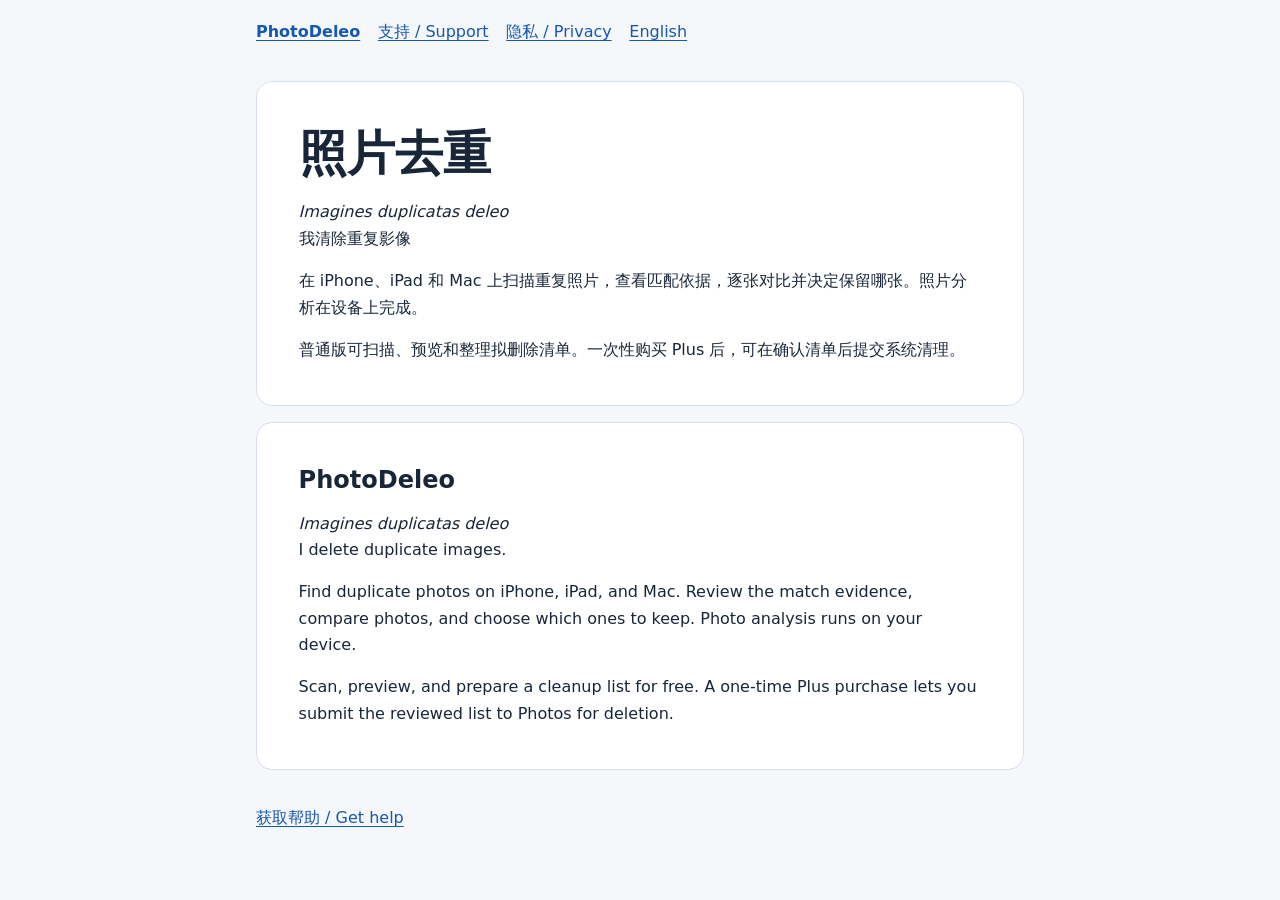
==== index.html @ 2f478cc0 "Publish PhotoDeleo support and privacy pages" ====
<!doctype html>
<html lang="zh-Hans">
<head>
<meta charset="utf-8">
<meta name="viewport" content="width=device-width, initial-scale=1">
<title>照片去重 · PhotoDeleo</title>
<meta name="description" content="照片去重 PhotoDeleo 在 Apple 设备上查找并复核重复照片。">
<link rel="stylesheet" href="style.css">
</head>
<body>
<header><nav aria-label="网站导航"><a href="index.html">PhotoDeleo</a><a href="support.html">支持 / Support</a><a href="privacy.html">隐私 / Privacy</a><a href="#english" lang="en">English</a></nav></header>
<main>
<section>
<h1>照片去重</h1>
<p><em lang="la">Imagines duplicatas deleo</em><br>我清除重复影像</p>
<p>在 iPhone、iPad 和 Mac 上扫描重复照片，查看匹配依据，逐张对比并决定保留哪张。照片分析在设备上完成。</p>
<p>普通版可扫描、预览和整理拟删除清单。一次性购买 Plus 后，可在确认清单后提交系统清理。</p>
</section>
<section id="english" lang="en">
<h2>PhotoDeleo</h2>
<p><em lang="la">Imagines duplicatas deleo</em><br>I delete duplicate images.</p>
<p>Find duplicate photos on iPhone, iPad, and Mac. Review the match evidence, compare photos, and choose which ones to keep. Photo analysis runs on your device.</p>
<p>Scan, preview, and prepare a cleanup list for free. A one-time Plus purchase lets you submit the reviewed list to Photos for deletion.</p>
</section>
</main>
<footer><a href="support.html">获取帮助 / Get help</a></footer>
</body>
</html>
---- style.css ----
:root {
  color-scheme: light dark;
  --background: #f5f7fa;
  --surface: #fff;
  --text: #192639;
  --muted: #475569;
  --link: #1458b0;
  --line: #d6e0eb;
}
@media (prefers-color-scheme: dark) {
  :root { --background: #111924; --surface: #192433; --text: #f1f5fc; --muted: #b8c7da; --link: #9cc6ff; --line: #435369; }
}
* { box-sizing: border-box; }
body { margin: 0; background: var(--background); color: var(--text); font: 1rem/1.65 system-ui, -apple-system, sans-serif; }
header, main, footer { width: min(calc(100% - 2rem), 48rem); margin-inline: auto; }
header, footer { padding: 1.2rem 0; }
nav { display: flex; flex-wrap: wrap; align-items: center; gap: .45rem 1.1rem; }
nav a:first-child { font-weight: 700; }
a { color: var(--link); text-underline-offset: .18em; }
a:focus-visible { outline: 2px solid var(--link); outline-offset: 4px; }
section { margin-block: 1rem; padding: clamp(1rem, 5vw, 2.6rem); border: 1px solid var(--line); border-radius: 1rem; background: var(--surface); overflow-wrap: anywhere; }
h1, h2, h3 { line-height: 1.25; }
h1 { font-size: clamp(2rem, 6vw, 3rem); margin: 0 0 .55rem; }
h2 { font-size: 1.5rem; margin: 0 0 .65rem; }
h3 { font-size: 1.1rem; margin-bottom: .15rem; }
h3 + p { margin-top: .35rem; }
p:last-child { margin-bottom: 0; }
footer { color: var(--muted); }
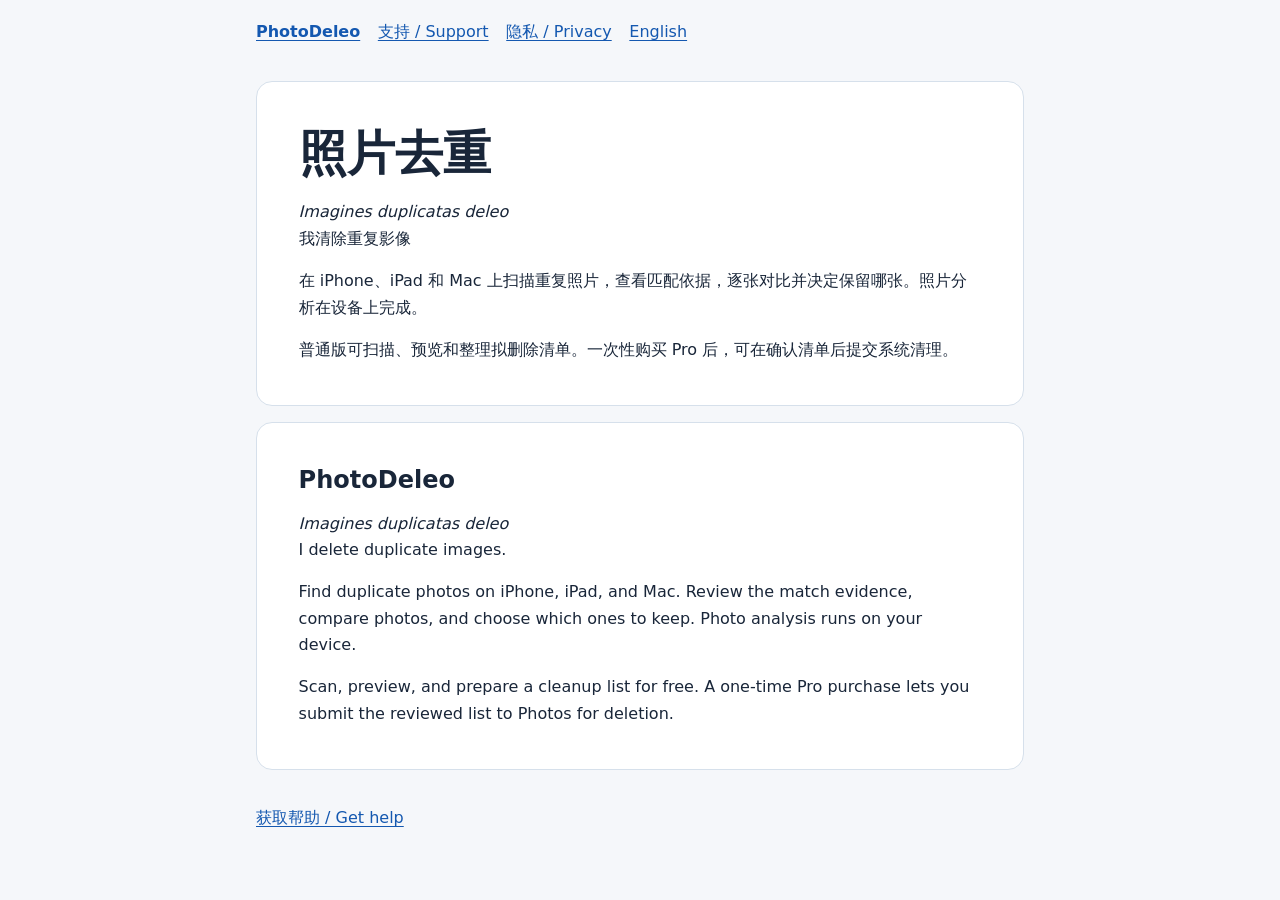
==== commit 41422eb1: "Match the in-app Pro product name" ====
--- a/index.html
+++ b/index.html
@@ -14,13 +14,13 @@
 <h1>照片去重</h1>
 <p><em lang="la">Imagines duplicatas deleo</em><br>我清除重复影像</p>
 <p>在 iPhone、iPad 和 Mac 上扫描重复照片，查看匹配依据，逐张对比并决定保留哪张。照片分析在设备上完成。</p>
-<p>普通版可扫描、预览和整理拟删除清单。一次性购买 Plus 后，可在确认清单后提交系统清理。</p>
+<p>普通版可扫描、预览和整理拟删除清单。一次性购买 Pro 后，可在确认清单后提交系统清理。</p>
 </section>
 <section id="english" lang="en">
 <h2>PhotoDeleo</h2>
 <p><em lang="la">Imagines duplicatas deleo</em><br>I delete duplicate images.</p>
 <p>Find duplicate photos on iPhone, iPad, and Mac. Review the match evidence, compare photos, and choose which ones to keep. Photo analysis runs on your device.</p>
-<p>Scan, preview, and prepare a cleanup list for free. A one-time Plus purchase lets you submit the reviewed list to Photos for deletion.</p>
+<p>Scan, preview, and prepare a cleanup list for free. A one-time Pro purchase lets you submit the reviewed list to Photos for deletion.</p>
 </section>
 </main>
 <footer><a href="support.html">获取帮助 / Get help</a></footer>
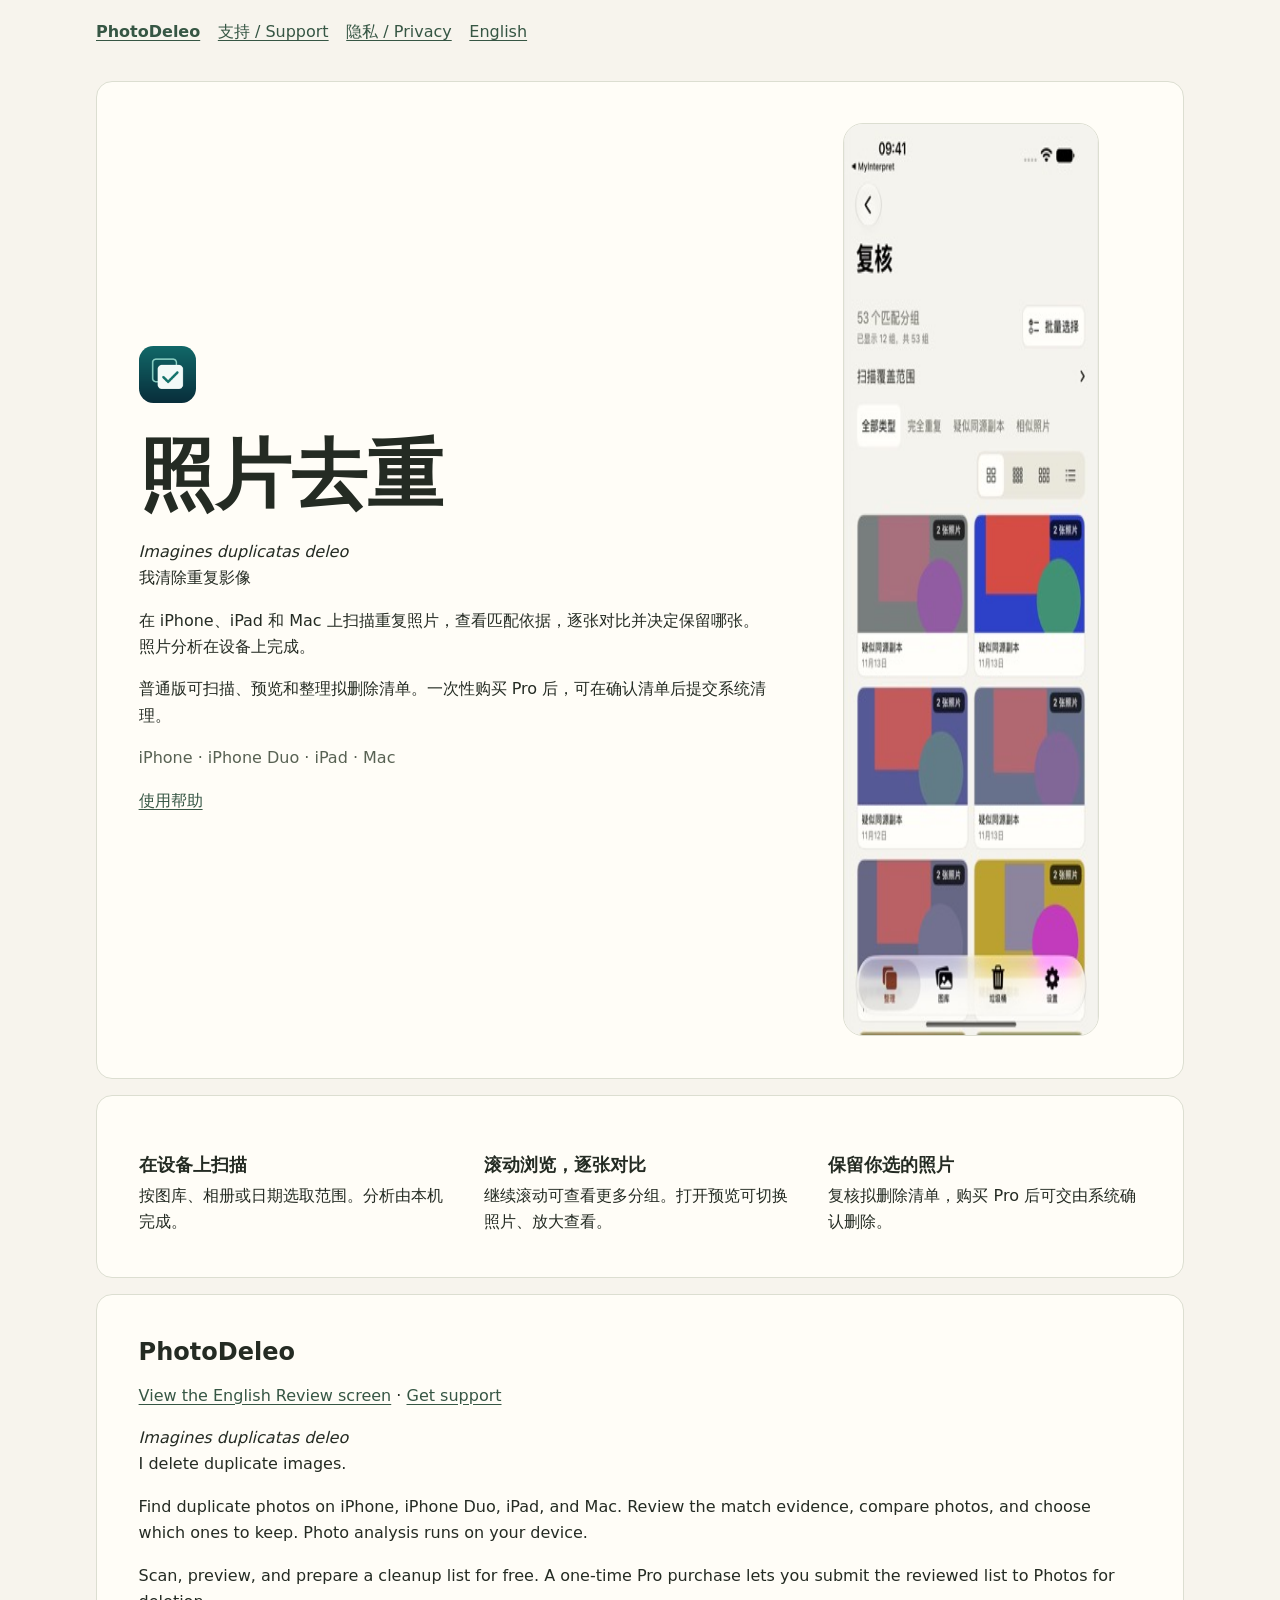
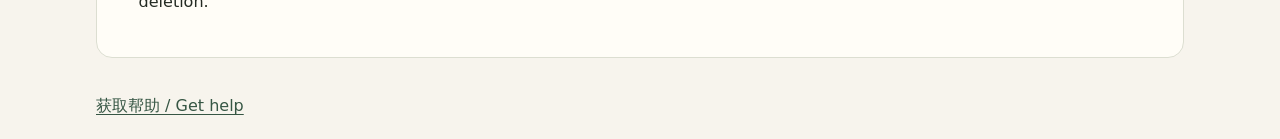
==== commit ca74ef26: "Update PhotoDeleo release site and support" ====
--- a/index.html
+++ b/index.html
@@ -7,19 +7,31 @@
 <meta name="description" content="照片去重 PhotoDeleo 在 Apple 设备上查找并复核重复照片。">
 <link rel="stylesheet" href="style.css">
 </head>
-<body>
+<body class="product">
 <header><nav aria-label="网站导航"><a href="index.html">PhotoDeleo</a><a href="support.html">支持 / Support</a><a href="privacy.html">隐私 / Privacy</a><a href="#english" lang="en">English</a></nav></header>
 <main>
-<section>
+<section class="hero">
+<div>
+<img class="hero-icon" src="media/app-icon.png" width="58" height="58" alt="">
 <h1>照片去重</h1>
 <p><em lang="la">Imagines duplicatas deleo</em><br>我清除重复影像</p>
 <p>在 iPhone、iPad 和 Mac 上扫描重复照片，查看匹配依据，逐张对比并决定保留哪张。照片分析在设备上完成。</p>
 <p>普通版可扫描、预览和整理拟删除清单。一次性购买 Pro 后，可在确认清单后提交系统清理。</p>
+<p class="platforms">iPhone · iPhone Duo · iPad · Mac</p>
+<p><a href="support.html">使用帮助</a></p>
+</div>
+<img class="hero-shot" src="media/review-zh-Hans.jpg" width="420" height="913" alt="照片去重的复核页面，显示多组匹配照片">
+</section>
+<section aria-label="主要功能" class="features">
+<div><h3>在设备上扫描</h3><p>按图库、相册或日期选取范围。分析由本机完成。</p></div>
+<div><h3>滚动浏览，逐张对比</h3><p>继续滚动可查看更多分组。打开预览可切换照片、放大查看。</p></div>
+<div><h3>保留你选的照片</h3><p>复核拟删除清单，购买 Pro 后可交由系统确认删除。</p></div>
 </section>
 <section id="english" lang="en">
 <h2>PhotoDeleo</h2>
+<p><a href="media/review-en-US.jpg">View the English Review screen</a> · <a href="support.html#english">Get support</a></p>
 <p><em lang="la">Imagines duplicatas deleo</em><br>I delete duplicate images.</p>
-<p>Find duplicate photos on iPhone, iPad, and Mac. Review the match evidence, compare photos, and choose which ones to keep. Photo analysis runs on your device.</p>
+<p>Find duplicate photos on iPhone, iPhone Duo, iPad, and Mac. Review the match evidence, compare photos, and choose which ones to keep. Photo analysis runs on your device.</p>
 <p>Scan, preview, and prepare a cleanup list for free. A one-time Pro purchase lets you submit the reviewed list to Photos for deletion.</p>
 </section>
 </main>
--- a/style.css
+++ b/style.css
@@ -26,3 +26,19 @@
 h3 + p { margin-top: .35rem; }
 p:last-child { margin-bottom: 0; }
 footer { color: var(--muted); }
+
+:root { --background: #f7f4ed; --surface: #fffdf7; --text: #242b23; --muted: #586253; --link: #365644; --line: #dcded1; }
+@media (prefers-color-scheme: dark) {
+  :root { --background: #1a211d; --surface: #232b25; --text: #f0f1e7; --muted: #bcc8b8; --link: #b7d5bd; --line: #465548; }
+}
+body.product main, body.product header, body.product footer { width: min(calc(100% - 2rem), 68rem); }
+.hero { display: grid; grid-template-columns: 1fr minmax(14rem, 34%); gap: 2rem; align-items: center; }
+.hero h1 { font-family: Georgia, "Songti SC", serif; font-size: clamp(2.6rem, 7vw, 4.75rem); }
+.hero-icon { width: 3.6rem; height: 3.6rem; margin-bottom: 1rem; border-radius: .9rem; }
+.hero-shot { width: 100%; max-width: 16rem; margin-inline: auto; display: block; border: 1px solid var(--line); border-radius: 1.25rem; }
+.features { display: grid; grid-template-columns: repeat(3, 1fr); gap: 1rem 2rem; margin-block: 1rem; }
+.platforms { color: var(--muted); }
+@media (max-width: 620px) {
+  .hero, .features { grid-template-columns: 1fr; }
+  .hero-shot { max-width: 14rem; }
+}
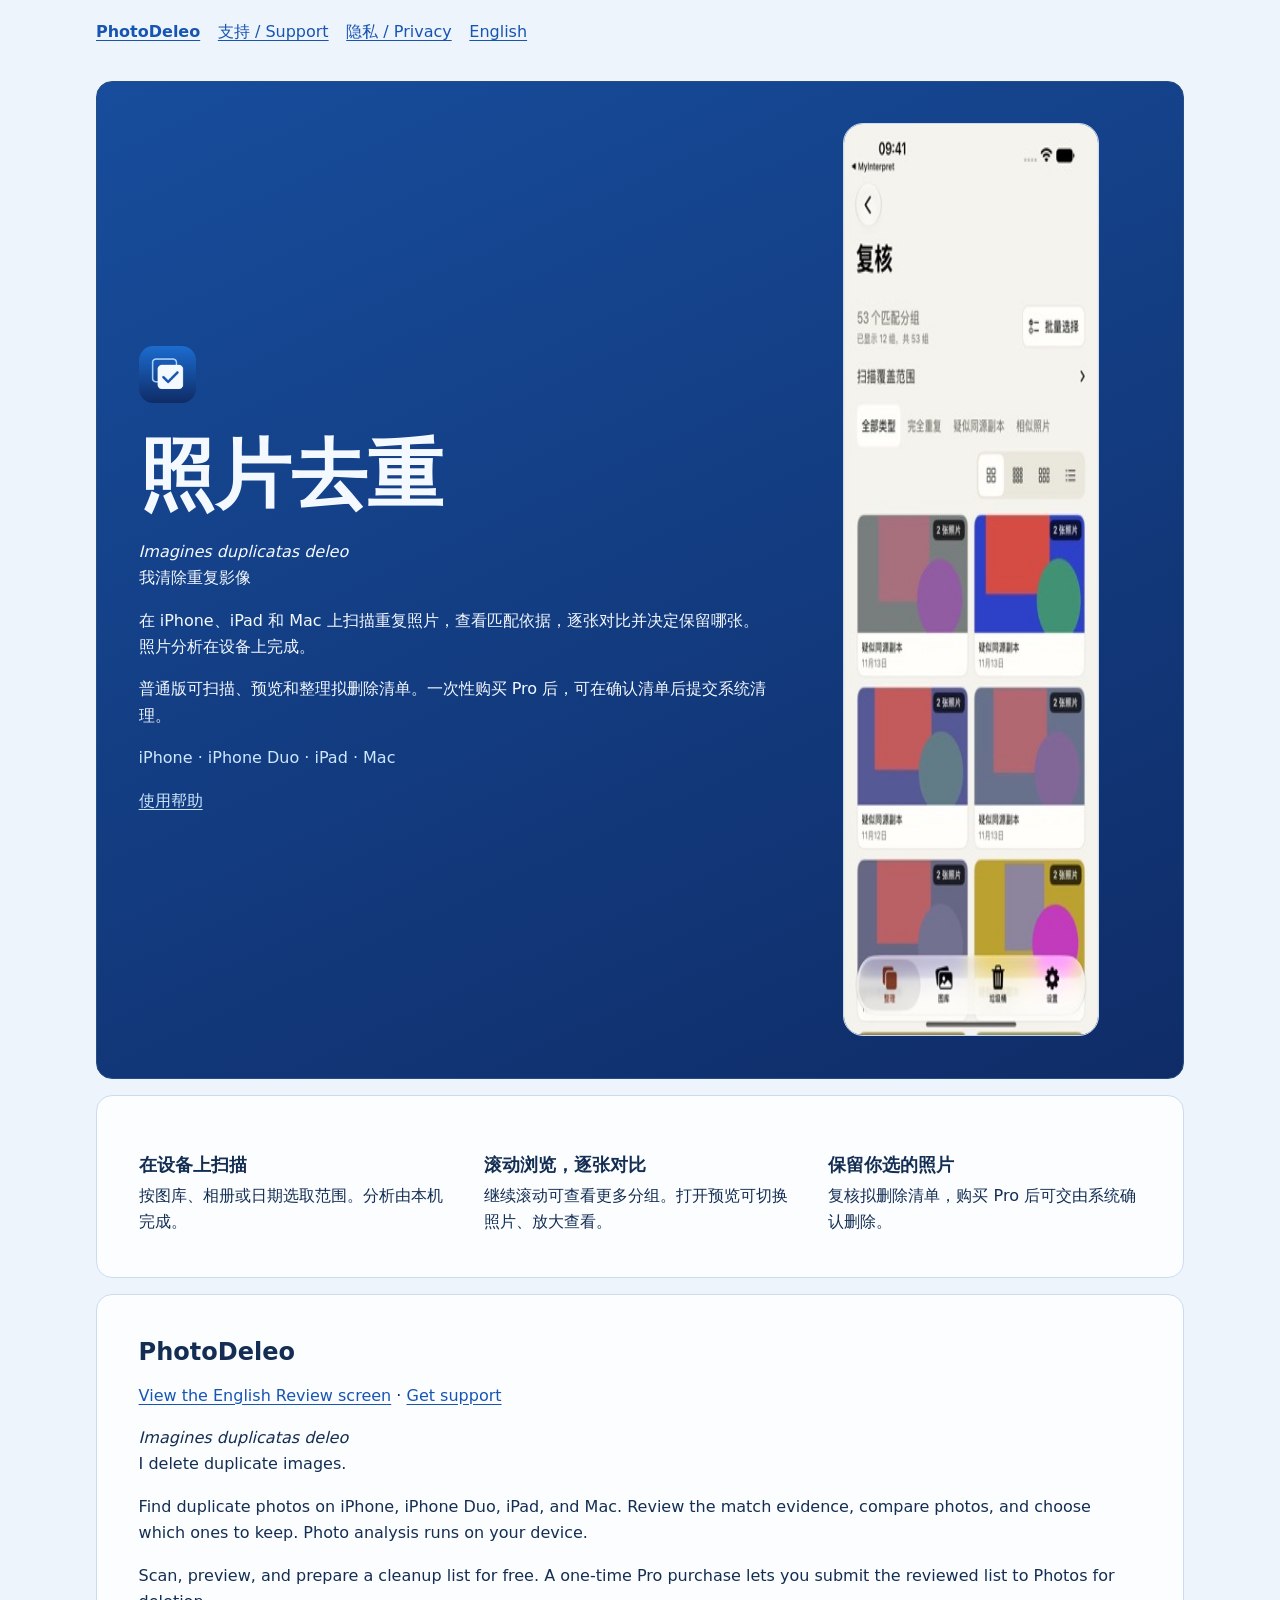
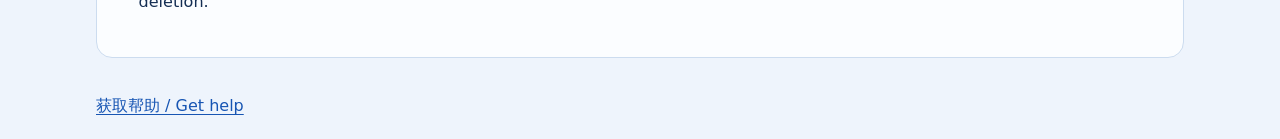
==== commit 7102025d: "Apply PhotoDeleo blue branding" ====
--- a/index.html
+++ b/index.html
@@ -6,6 +6,7 @@
 <title>照片去重 · PhotoDeleo</title>
 <meta name="description" content="照片去重 PhotoDeleo 在 Apple 设备上查找并复核重复照片。">
 <link rel="stylesheet" href="style.css">
+<link rel="icon" href="media/app-icon.png">
 </head>
 <body class="product">
 <header><nav aria-label="网站导航"><a href="index.html">PhotoDeleo</a><a href="support.html">支持 / Support</a><a href="privacy.html">隐私 / Privacy</a><a href="#english" lang="en">English</a></nav></header>
--- a/style.css
+++ b/style.css
@@ -27,17 +27,18 @@
 p:last-child { margin-bottom: 0; }
 footer { color: var(--muted); }
 
-:root { --background: #f7f4ed; --surface: #fffdf7; --text: #242b23; --muted: #586253; --link: #365644; --line: #dcded1; }
+:root { --background: #eef4fc; --surface: #fbfdff; --text: #142e53; --muted: #4f6381; --link: #1755b3; --line: #ccdcef; }
 @media (prefers-color-scheme: dark) {
-  :root { --background: #1a211d; --surface: #232b25; --text: #f0f1e7; --muted: #bcc8b8; --link: #b7d5bd; --line: #465548; }
+  :root { --background: #101c30; --surface: #172742; --text: #f4f9ff; --muted: #b7c9e2; --link: #a9d4ff; --line: #355173; }
 }
 body.product main, body.product header, body.product footer { width: min(calc(100% - 2rem), 68rem); }
-.hero { display: grid; grid-template-columns: 1fr minmax(14rem, 34%); gap: 2rem; align-items: center; }
+.hero { background: linear-gradient(155deg, #174d9c, #0f2c67); color: #f4f9ff; border-color: #274e83; display: grid; grid-template-columns: 1fr minmax(14rem, 34%); gap: 2rem; align-items: center; }
 .hero h1 { font-family: Georgia, "Songti SC", serif; font-size: clamp(2.6rem, 7vw, 4.75rem); }
 .hero-icon { width: 3.6rem; height: 3.6rem; margin-bottom: 1rem; border-radius: .9rem; }
 .hero-shot { width: 100%; max-width: 16rem; margin-inline: auto; display: block; border: 1px solid var(--line); border-radius: 1.25rem; }
 .features { display: grid; grid-template-columns: repeat(3, 1fr); gap: 1rem 2rem; margin-block: 1rem; }
-.platforms { color: var(--muted); }
+.hero .platforms { color: #cde7ff; }
+.hero a { color: #cde7ff; }
 @media (max-width: 620px) {
   .hero, .features { grid-template-columns: 1fr; }
   .hero-shot { max-width: 14rem; }
